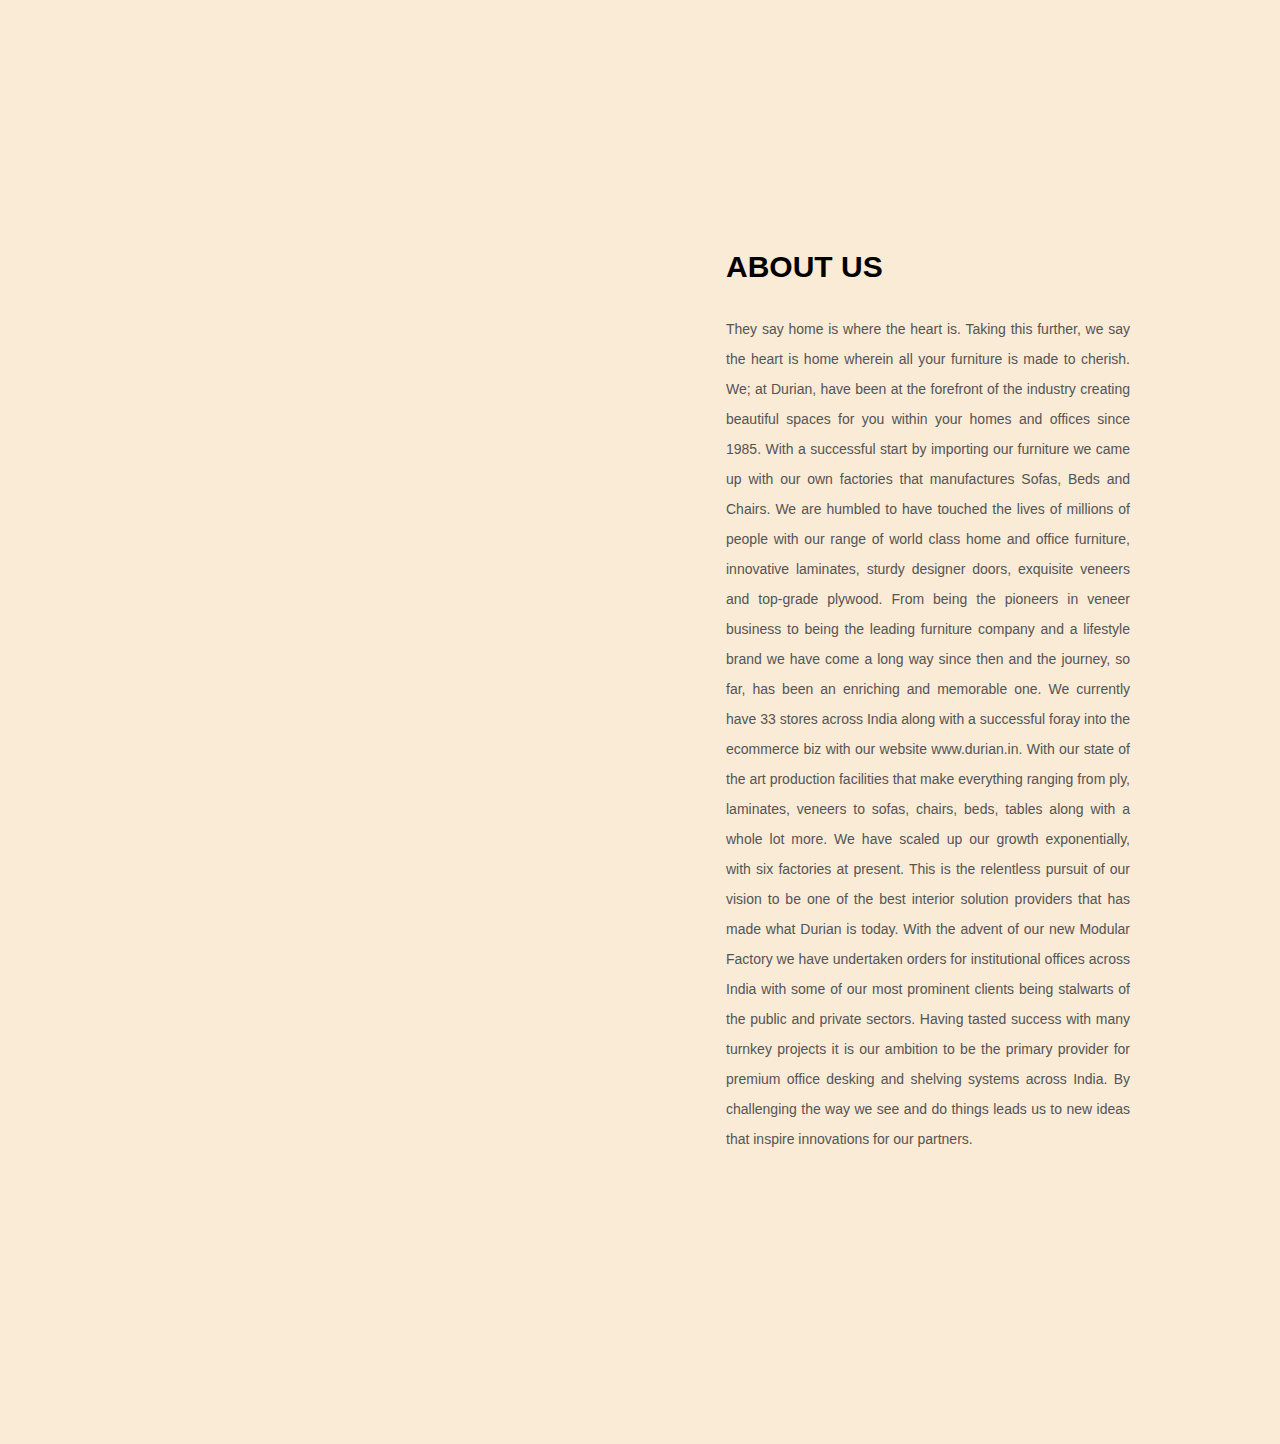
==== About.html @ 0b3691bc "Add files via upload" ====
<!DOCTYPE html>
<html lang="en">
<head>
    <meta charset="UTF-8">
    <meta http-equiv="X-UA-Compatible" content="IE=edge">
    <meta name="viewport" content="width=device-width, initial-scale=1.0">
    <title>About us</title>
<style>
    *{
    margin: 0;
    padding: 0;
    font-family: "Open Sans",sans-serif;
    box-sizing: border-box;
}
 body{
    min-height: 100vh;
    display: flex;
    align-items: center;
    justify-content: center;
    background-color: antiquewhite;
 }

 .about-section{
    background: url(./Image/card2\ \(3\).jpg);
    background-size: 55%;
    background-color: antiquewhite;
    overflow: hidden;
    padding: 100px 0;
 }
  .inner-container{
    width: 55%;
    float: right;
    background-color: antiquewhite;
    padding: 150px;
  }

  .inner-container h1{
    margin-bottom: 30px;
    font-size: 30px;
    font-weight: 900;
  }
  .text{
    font-size: 14px;
    color: #545454;
    line-height: 30px;
    text-align: justify;
    margin-bottom: 40px;
  }
  @media screen and (max-width:1200px) {
    .inner-container{
        padding: 80px;
    }
}
@media screen and (max-width:1000px) {
    .about-section{
        background-size: 100%;
        padding: 100px 40px;
    }
    .inner-container{
     width: 100%;
    }
}
@media screen and (max-width:600px) {
    .about-section{
     padding: 0;
    }
    .inner-container{
    padding: 60px;
    }
}
</style>
</head>
<body>
    <div class="about-section">
        <div class="inner-container">
            <h1>ABOUT US</h1>
            <p class="text">They say home is where the heart is. Taking this further, we say the heart is home wherein all your furniture is made to cherish. We; at Durian, have been at the forefront of the industry creating beautiful spaces for you within your homes and offices since 1985. With a successful start by importing our furniture we came up with our own factories that manufactures Sofas, Beds and Chairs. We are humbled to have touched the lives of millions of people with our range of world class home and office furniture, innovative laminates, sturdy designer doors, exquisite veneers and top-grade plywood. From being the pioneers in veneer business to being the leading furniture company and a lifestyle brand we have come a long way since then and the journey, so far, has been an enriching and memorable one. We currently have 33 stores across India along with a successful foray into the ecommerce biz with our website www.durian.in. With our state of the art production facilities that make everything ranging from ply, laminates, veneers to sofas, chairs, beds, tables along with a whole lot more. We have scaled up our growth exponentially, with six factories at present. This is the relentless pursuit of our vision to be one of the best interior solution providers that has made what Durian is today. With the advent of our new Modular Factory we have undertaken orders for institutional offices across India with some of our most prominent clients being stalwarts of the public and private sectors. Having tasted success with many turnkey projects it is our ambition to be the primary provider for premium office desking and shelving systems across India. By challenging the way we see and do things leads us to new ideas that inspire innovations for our partners.</p>

        </div>
    </div>
</body>
</html>
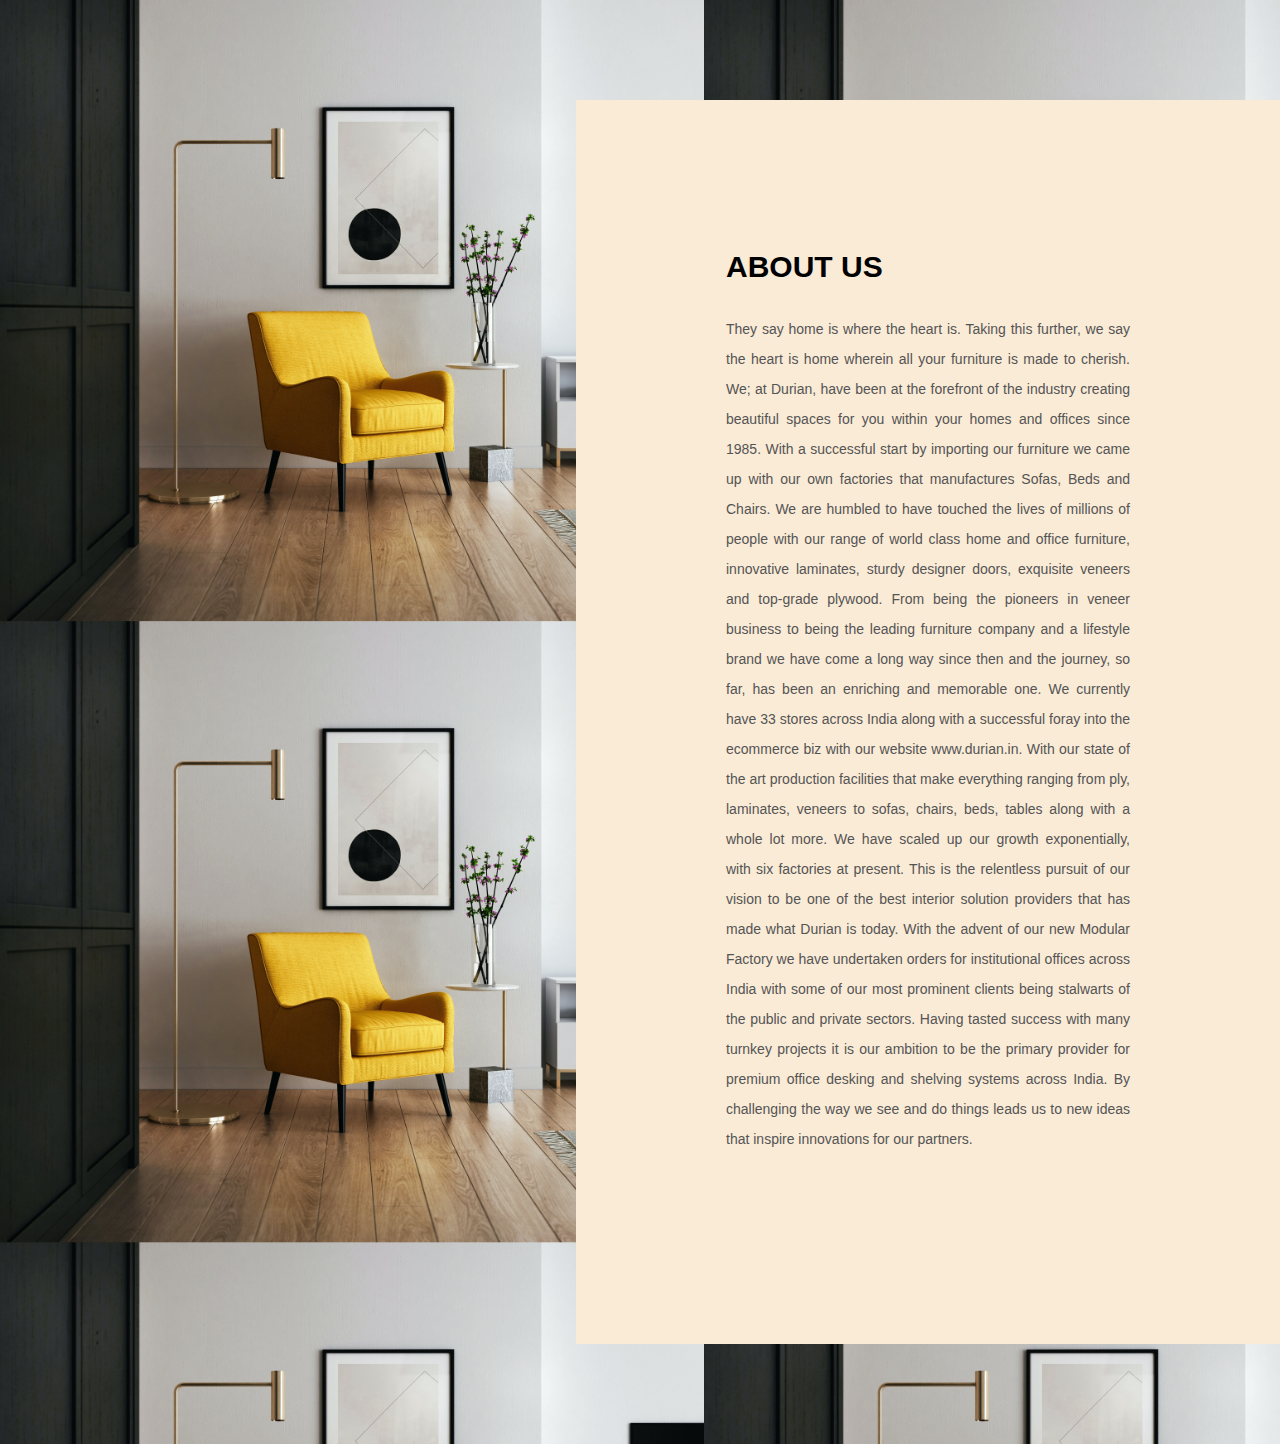
==== commit 824e756f: "Update About.html" ====
--- a/About.html
+++ b/About.html
@@ -21,7 +21,7 @@
  }
 
  .about-section{
-    background: url(./Image/card2\ \(3\).jpg);
+    background: url(./card2\ \(3\).jpg);
     background-size: 55%;
     background-color: antiquewhite;
     overflow: hidden;
@@ -79,4 +79,4 @@
         </div>
     </div>
 </body>
-</html>+</html>
